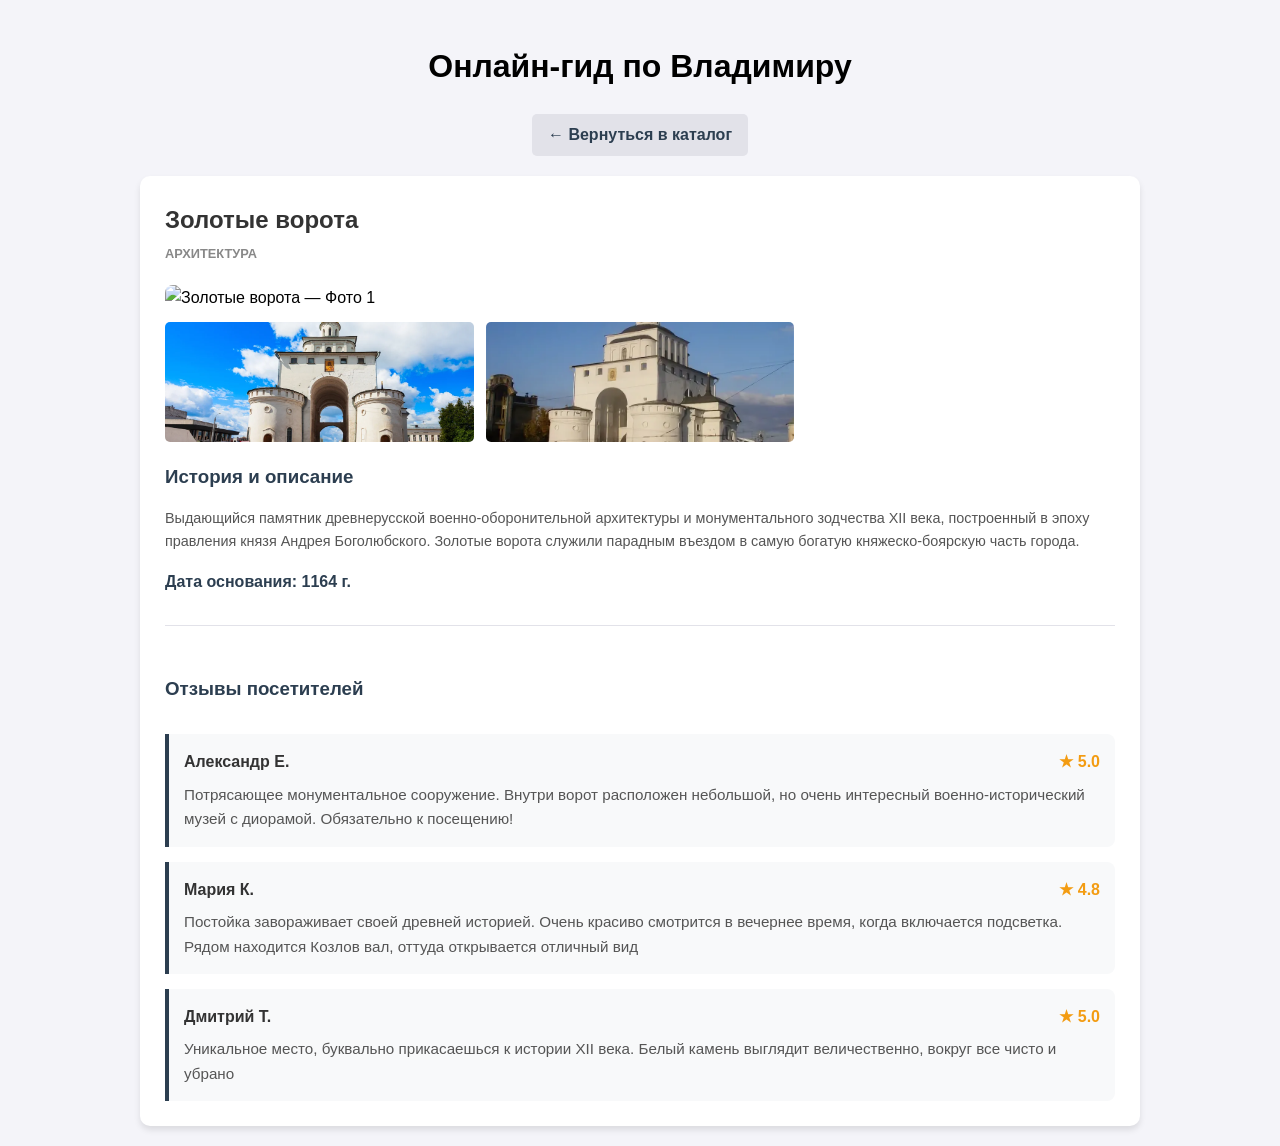
==== details.html @ bec64f54 "выполнено задание 2: создана статическая страница с детальным просмотром достопримечательности" ====
<!DOCTYPE html>
<html lang="ru">
<head>
    <meta charset="UTF-8">
    <meta name="viewport" content="width=device-width, initial-scale=1.0">
    <title>Золотые ворота — Подробная информация</title>
    <link rel="stylesheet" href="style.css">
</head>
<body>
    <header>
        <h1>Онлайн-гид по Владимиру</h1>
        <div class="controls">
            <a href="index.html" class="back-link">← Вернуться в каталог</a>
        </div>
    </header>
    <main class="details-container">
        <h2 class="details-title">Золотые ворота</h2>
        <h6 class="placecategory">Архитектура</h6>
        <div class="gallery">
            <div class="main-image">
                <img src="img/place1/1_1.png" alt="Золотые ворота — Фото 1">
            </div>
            <div class="thumbnails">
                <img src="img/place1/1_2.png" alt="Золотые ворота — Фото 2">
                <img src="img/place1/1_3.png" alt="Золотые ворота — Фото 3">
            </div>
        </div>
        <section class="description-section">
            <h3>История и описание</h3>
            <p class="placedesc">Выдающийся памятник древнерусской военно-оборонительной архитектуры и монументального зодчества XII века, построенный в эпоху правления князя Андрея Боголюбского. Золотые ворота служили парадным въездом в самую богатую княжеско-боярскую часть города.</p>
            <p class="placedate">Дата основания: 1164 г.</p>
        </section>
        <hr class="separator">
        <section class="reviews-section">
            <h3>Отзывы посетителей</h3>
            <div class="review-card">
                <div class="review-header">
                    <span class="review-author">Александр Е.</span>
                    <span class="review-rating">★ 5.0</span>
                </div>
                <p class="review-text">Потрясающее монументальное сооружение. Внутри ворот расположен небольшой, но очень интересный военно-исторический музей с диорамой. Обязательно к посещению!</p>
            </div>
            <div class="review-card">
                <div class="review-header">
                    <span class="review-author">Мария К.</span>
                    <span class="review-rating">★ 4.8</span>
                </div>
                <p class="review-text">Постойка завораживает своей древней историей. Очень красиво смотрится в вечернее время, когда включается подсветка. Рядом находится Козлов вал, оттуда открывается отличный вид</p>
            </div>
            <div class="review-card">
                <div class="review-header">
                    <span class="review-author">Дмитрий Т.</span>
                    <span class="review-rating">★ 5.0</span>
                </div>
                <p class="review-text">Уникальное место, буквально прикасаешься к истории XII века. Белый камень выглядит величественно, вокруг все чисто и убрано</p>
            </div>
        </section>
    </main>

</body>
</html>
---- style.css ----
body { 
    font-family: 'Segoe UI', 
    sans-serif; line-height: 1.6; 
    max-width: 1000px; 
    margin: auto; 
    padding: 20px; 
    background-color: #f4f4f9; 
}

header { 
    text-align: center; 
    margin-bottom: 20px; 
}
    
.controls { 
    display: flex; 
    gap: 10px; 
    margin-bottom: 20px; 
    justify-content: center; 
}
    
#places_list { 
    display: grid; 
    grid-template-columns: repeat(auto-fit, minmax(300px, 1fr)); 
    gap: 20px; 
}
    
.places { 
    background: white; 
    padding: 15px; 
    border-radius: 10px; 
    box-shadow: 0 4px 6px rgba(0,0,0,0.1); 
}
    
.places img { 
    width: 100%; 
    height: 200px; 
    object-fit: cover; 
    border-radius: 5px; 
}
    
.placename { 
    margin: 10px 0 5px; 
    color: #333; 
}
    
.placecategory { 
    color: #888; 
    margin: 0;
    text-transform: uppercase; 
    font-size: 0.8rem; 
}

.placedesc { 
    font-size: 0.9rem; 
    color: #555; 
}

.placedate { 
    font-weight: bold; 
    color: #2c3e50; 
}

.details-container {
    background: white;
    padding: 25px;
    border-radius: 10px;
    box-shadow: 0 4px 6px rgba(0,0,0,0.1);
    margin-top: 20px;
}

.details-title {
    margin: 0 0 5px 0;
    color: #333;
}

.back-link {
    text-decoration: none;
    color: #2c3e50;
    font-weight: bold;
    padding: 8px 16px;
    background-color: #e2e2e9;
    border-radius: 5px;
    transition: background-color 0.2s;
}

.back-link:hover {
    background-color: #d1d1db;
}

.gallery {
    margin: 20px 0;
}

.main-image img {
    width: 100%;
    height: 400px;
    object-fit: cover;
    border-radius: 8px;
}

.thumbnails {
    display: flex;
    gap: 12px;
    margin-top: 12px;
}

.thumbnails img {
    width: calc(33.333% - 8px);
    height: 120px;
    object-fit: cover;
    border-radius: 5px;
}

.separator {
    border: 0;
    height: 1px;
    background: #e2e2e9;
    margin: 30px 0;
}

.description-section h3, 
.reviews-section h3 {
    color: #2c3e50;
    margin-bottom: 15px;
}

.reviews-section {
    display: flex;
    flex-direction: column;
    gap: 15px;
}

.review-card {
    background-color: #f8f9fa;
    border-left: 4px solid #2c3e50;
    padding: 15px;
    border-radius: 0 8px 8px 0;
}

.review-header {
    display: flex;
    justify-content: space-between;
    margin-bottom: 8px;
}

.review-author {
    font-weight: bold;
    color: #333;
}

.review-rating {
    color: #f39c12;
    font-weight: bold;
}

.review-text {
    margin: 0;
    font-size: 0.95rem;
    color: #555;
}
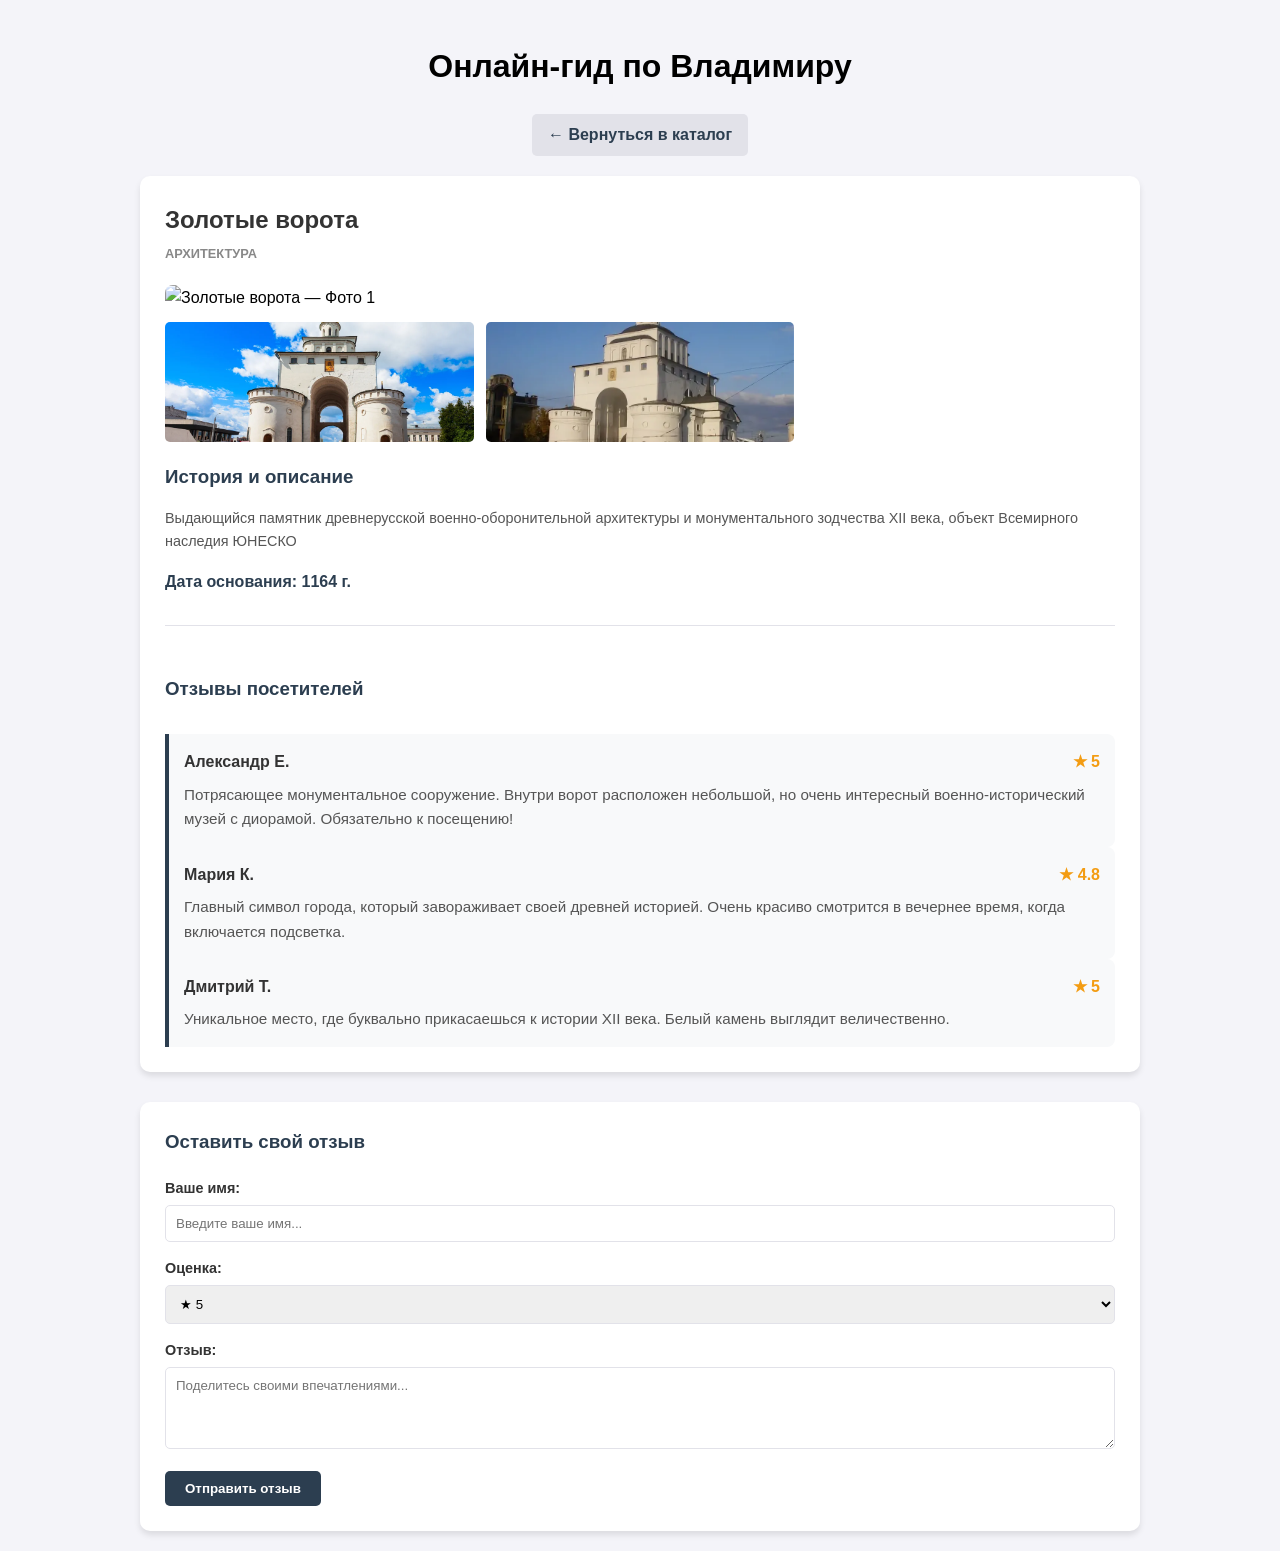
==== commit 302c9fd4: "выполнено задание 4: реализовано переключение галереи фотографий достопримечательностей, добавление " ====
--- a/details.html
+++ b/details.html
@@ -3,7 +3,7 @@
 <head>
     <meta charset="UTF-8">
     <meta name="viewport" content="width=device-width, initial-scale=1.0">
-    <title>Золотые ворота — Подробная информация</title>
+    <title id="titletext">Золотые ворота — Подробная информация</title>
     <link rel="stylesheet" href="style.css">
 </head>
 <body>
@@ -13,49 +13,31 @@
             <a href="index.html" class="back-link">← Вернуться в каталог</a>
         </div>
     </header>
-    <main class="details-container">
-        <h2 class="details-title">Золотые ворота</h2>
-        <h6 class="placecategory">Архитектура</h6>
-        <div class="gallery">
-            <div class="main-image">
-                <img src="img/place1/1_1.png" alt="Золотые ворота — Фото 1">
+    <main class="details-container"></main>
+    <section class="add-review-section">
+        <h3>Оставить свой отзыв</h3>
+        <form id="review_form">
+            <div class="form-group">
+                <label for="review_author">Ваше имя:</label>
+                <input type="text" id="review_author" required placeholder="Введите ваше имя...">
             </div>
-            <div class="thumbnails">
-                <img src="img/place1/1_2.png" alt="Золотые ворота — Фото 2">
-                <img src="img/place1/1_3.png" alt="Золотые ворота — Фото 3">
+            <div class="form-group">
+                <label for="review_rating">Оценка:</label>
+                <select id="review_rating" required>
+                    <option value="5">★ 5</option>
+                    <option value="4">★ 4</option>
+                    <option value="3">★ 3</option>
+                    <option value="2">★ 2</option>
+                    <option value="1">★ 1</option>
+                </select>
             </div>
-        </div>
-        <section class="description-section">
-            <h3>История и описание</h3>
-            <p class="placedesc">Выдающийся памятник древнерусской военно-оборонительной архитектуры и монументального зодчества XII века, построенный в эпоху правления князя Андрея Боголюбского. Золотые ворота служили парадным въездом в самую богатую княжеско-боярскую часть города.</p>
-            <p class="placedate">Дата основания: 1164 г.</p>
-        </section>
-        <hr class="separator">
-        <section class="reviews-section">
-            <h3>Отзывы посетителей</h3>
-            <div class="review-card">
-                <div class="review-header">
-                    <span class="review-author">Александр Е.</span>
-                    <span class="review-rating">★ 5.0</span>
-                </div>
-                <p class="review-text">Потрясающее монументальное сооружение. Внутри ворот расположен небольшой, но очень интересный военно-исторический музей с диорамой. Обязательно к посещению!</p>
+            <div class="form-group">
+                <label for="review_text">Отзыв:</label>
+                <textarea id="review_text" rows="4" required placeholder="Поделитесь своими впечатлениями..."></textarea>
             </div>
-            <div class="review-card">
-                <div class="review-header">
-                    <span class="review-author">Мария К.</span>
-                    <span class="review-rating">★ 4.8</span>
-                </div>
-                <p class="review-text">Постойка завораживает своей древней историей. Очень красиво смотрится в вечернее время, когда включается подсветка. Рядом находится Козлов вал, оттуда открывается отличный вид</p>
-            </div>
-            <div class="review-card">
-                <div class="review-header">
-                    <span class="review-author">Дмитрий Т.</span>
-                    <span class="review-rating">★ 5.0</span>
-                </div>
-                <p class="review-text">Уникальное место, буквально прикасаешься к истории XII века. Белый камень выглядит величественно, вокруг все чисто и убрано</p>
-            </div>
-        </section>
-    </main>
-
+            <button type="submit" class="submit-review-btn">Отправить отзыв</button>
+        </form>
+    </section>
+    <script src="./scripts/details.js"></script>
 </body>
 </html>
--- a/style.css
+++ b/style.css
@@ -7,6 +7,12 @@
     background-color: #f4f4f9; 
 }
 
+button {
+    background-color: #ffffff;
+    border: solid 1px;
+    border-radius: 3px;
+}
+
 header { 
     text-align: center; 
     margin-bottom: 20px; 
@@ -158,4 +164,60 @@
     margin: 0;
     font-size: 0.95rem;
     color: #555;
+}
+
+.add-review-section {
+    background: white;
+    padding: 25px;
+    border-radius: 10px;
+    box-shadow: 0 4px 6px rgba(0,0,0,0.1);
+    margin-top: 30px;
+}
+
+.add-review-section h3 {
+    color: #2c3e50;
+    margin-bottom: 20px;
+    margin-top: 0;
+}
+
+.form-group {
+    margin-bottom: 15px;
+}
+
+.form-group label {
+    display: block;
+    margin-bottom: 5px;
+    font-weight: bold;
+    color: #333;
+    font-size: 0.9rem;
+}
+
+.form-group input, 
+.form-group select, 
+.form-group textarea {
+    width: 100%;
+    padding: 10px;
+    border: 1px solid #e2e2e9;
+    border-radius: 5px;
+    font-family: inherit;
+    box-sizing: border-box;
+}
+
+.form-group textarea {
+    resize: vertical;
+}
+
+.submit-review-btn {
+    background-color: #2c3e50;
+    color: white;
+    padding: 10px 20px;
+    border: none;
+    border-radius: 5px;
+    cursor: pointer;
+    font-weight: bold;
+    transition: background-color 0.2s;
+}
+
+.submit-review-btn:hover {
+    background-color: #3e5871;
 }
